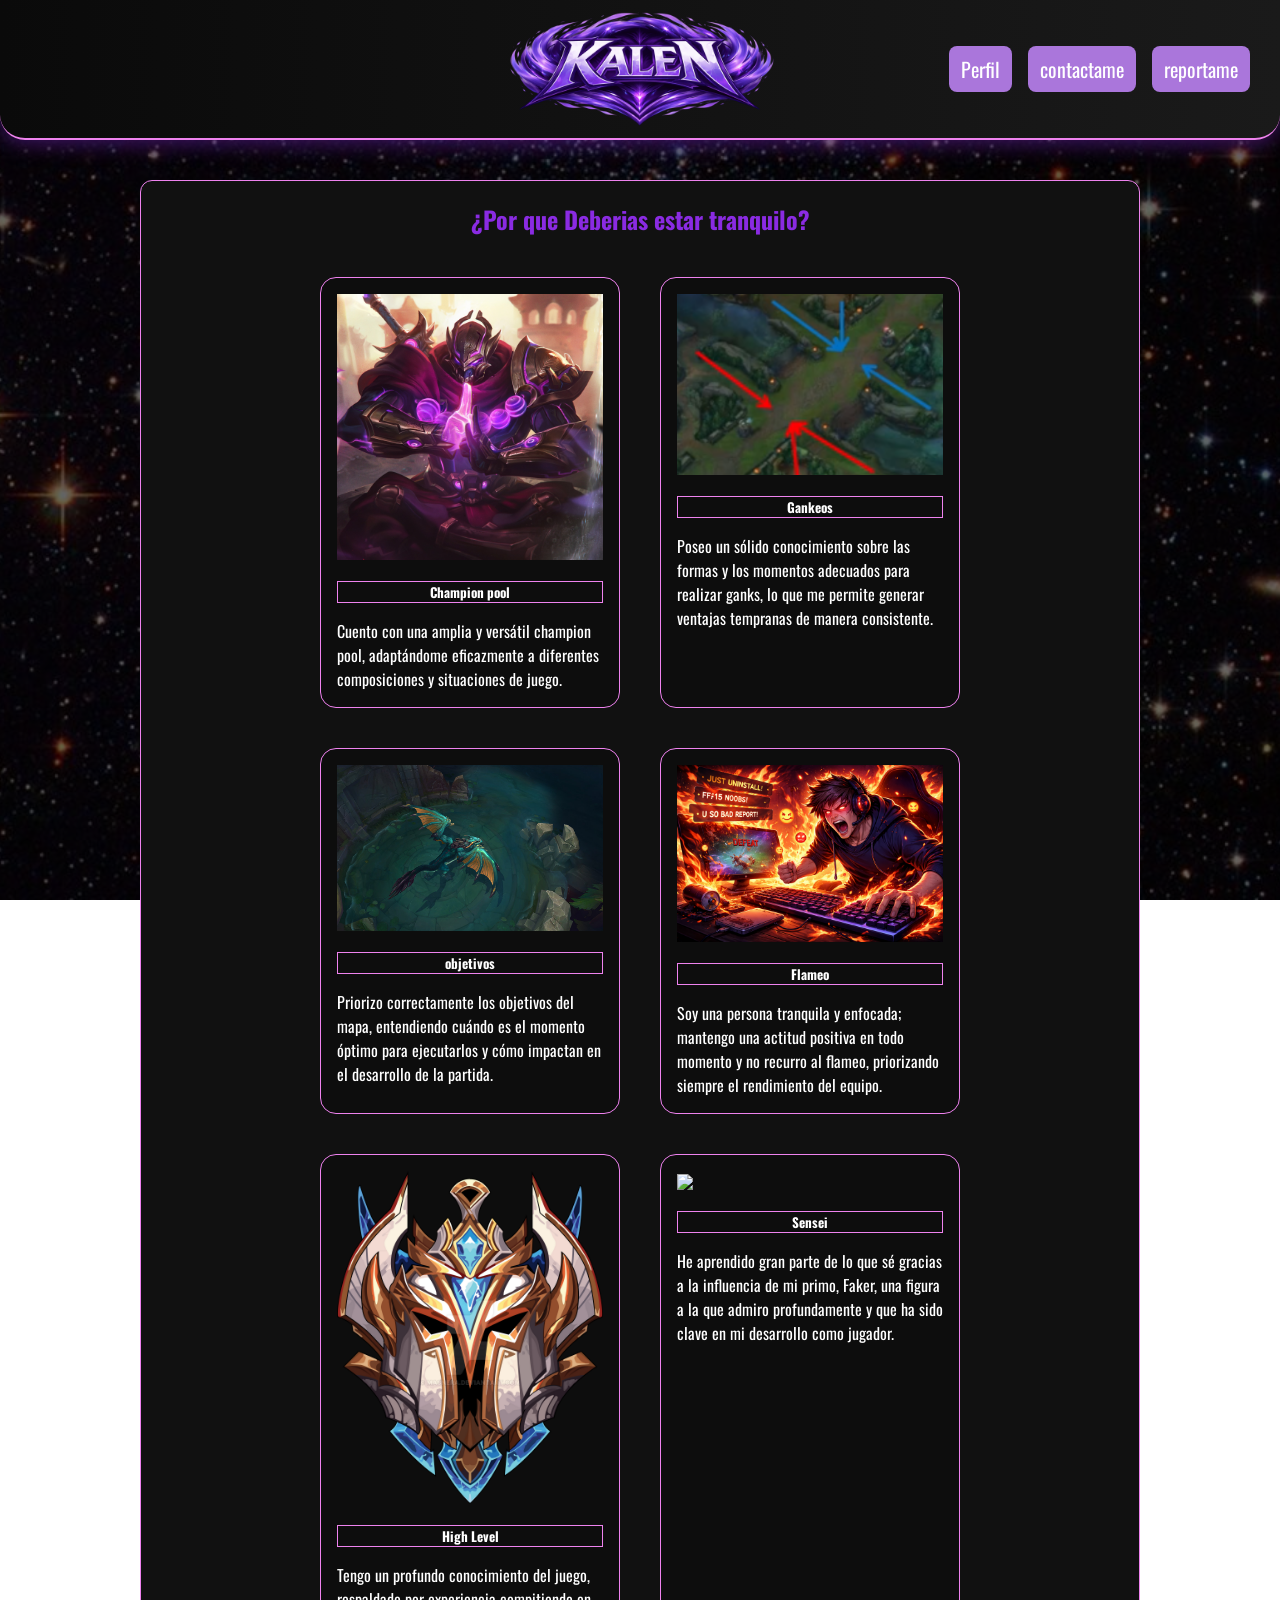
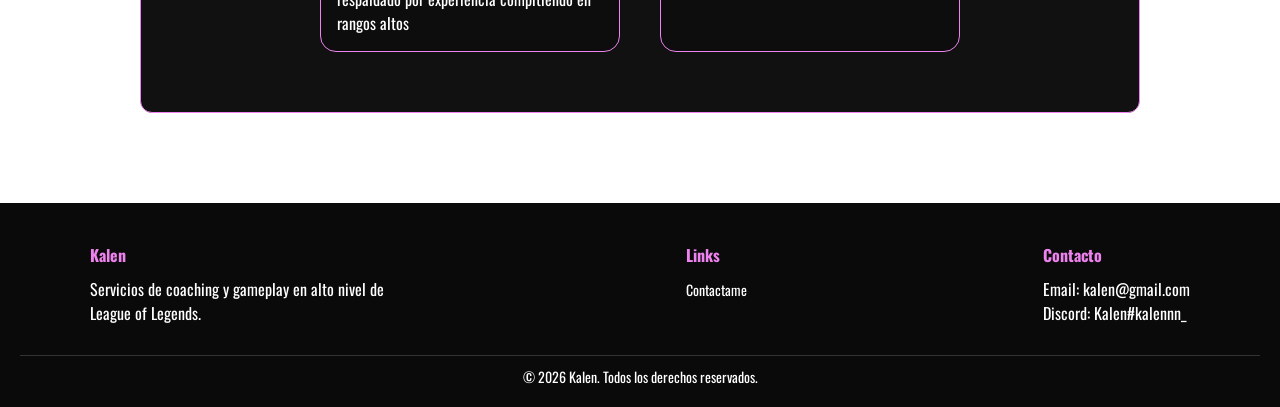
==== index.html @ 6a6e391f "fix nombre index para github pages" ====
<!DOCTYPE html>
<html lang="en">

<head>
    <meta charset="UTF-8">
    <meta name="viewport" content="width=device-width, initial-scale=1.0">
    <link rel="stylesheet" href="./css/style.css">
    <title>Document</title>
</head>

<body>
    <header>
        <nav class="navbar">
            <a href="./Index.html"><img src="./imagenes/logo kalen.png" alt="" class="logokalen"></a>

            <ul>

                <li><a class="navbar-link" href="https://op.gg/lol/summoners/las/MercaEnPala-MeP">Perfil</a></li>
                <li>
                    <a class="navbar-link" href="./contacto.html">contactame</a>
                </li>
                <li><a class="navbar-link"
                        href="https://support-leagueoflegends.riotgames.com/hc/es-419/requests/new">reportame</a></li>


            </ul>


        </nav>





    </header>

    <main>
         <div class="contenedor">
        <section class="tituloinicial">
            <h1> ¿Por que Deberias estar tranquilo? </h1>
        </section>
        <section class=ventajas>
            <div class="card">
              
                <img src="./imagenes/shen.jpg" alt="best champ
            "><h5>Champion pool</h5>
                <p>Cuento con una amplia y versátil champion pool, adaptándome eficazmente a diferentes composiciones y
                    situaciones de juego.

                </p>
                
               
            </div>
            <div class="card">
                
                <img class="imagen" src="./imagenes/geneo.png" alt="facil de hacer">
                <h5>Gankeos</h5>
                <p>Poseo un sólido conocimiento sobre las formas y los momentos adecuados para realizar ganks, lo que me
                    permite generar ventajas tempranas de manera consistente. </p>
                
                

            </div>
            <div class="card">
                
                <img class="imagen" src="./imagenes/dragon.jpg" alt="">
                   <h5>objetivos</h5>
                <p>Priorizo correctamente los objetivos del mapa, entendiendo cuándo es el momento óptimo para
                    ejecutarlos y cómo impactan en el desarrollo de la partida. </p>
             
              

            </div>
            <div class="card">
                
                <img class="imagen" src="./imagenes/flamer.png" alt="">
                <h5>Flameo</h5>
                <p>Soy una persona tranquila y enfocada; mantengo una actitud positiva en todo momento y no recurro al
                    flameo, priorizando siempre el rendimiento del equipo.</p>
                
               

            </div>
            <div class="card">
                
                <img class="imagen" src="./imagenes/chall.png" alt="">
                <h5>High Level</h5>
                <p>Tengo un profundo conocimiento del juego, respaldado por experiencia compitiendo en rangos altos</p>
                
                

            </div>
            <div class="card">
                
                <img class="imagen" src=". /imagenes/faker.jpg" mi primo el que me enseño todo">
                  <h5>Sensei</h5>
                <p>He aprendido gran parte de lo que sé gracias a la influencia de mi primo, Faker, una figura a la que
                    admiro profundamente y que ha sido clave en mi desarrollo como jugador.</p>
              
                

            </div>


        </section>
    </main>



    <footer>


       <div class="footer-contenedor">

        <div class="footer-section">
            <h4>Kalen</h4>
            <p>Servicios de coaching y gameplay en alto nivel de League of Legends.</p>
        </div>

        <div class="footer-section">
            <h4>Links</h4>
            <ul>
              
                <li><a href="https://www.instagram.com/tomikarlen/">Contactame</a></li>
                
            </ul>
        </div>

        <div class="footer-section">
            <h4>Contacto</h4>
            <p>Email: kalen@gmail.com</p>
            <p>Discord: Kalen#kalennn_</p>
        </div>

    </div>

    <div class="footer-bottom">
        <p>© 2026 Kalen. Todos los derechos reservados.</p>
    </div>
    </footer>

</body>

</html>
---- css/style.css ----
@import url('https://fonts.googleapis.com/css2?family=Oswald:wght@200..700&display=swap');

* {
    margin: 0;
    padding: 0;
    box-sizing: border-box;
}

/* FUENTE GLOBAL */
body {
    font-family: "Oswald", sans-serif; /* 🔥 ahora aplica a TODO */
    background-image: url("../imagenes/galaxia.jpg");
    background-size: cover;
    background-position: center;
    background-attachment: fixed;
}

/* overlay oscuro */
body::before {
    content: "";
    position: fixed;
    inset: 0;
    background: rgba(0,0,0,0.6);
    z-index: -1;
}

/* MAIN */
main {
    padding: 40px 0;
}

/* CONTENIDO CENTRADO */
.contenedor {
    max-width: 1000px;
    margin: 0 auto;
    background-color: #111;
    padding: 20px;
    border-radius: 12px;
    border: 1px solid violet;
}

/* TITULOS */
h1 {
    color: blueviolet;
    text-align: center;
    margin-bottom: 20px;
}

/* NAVBAR */
.navbar {
    position: relative;
    display: flex;
    justify-content: flex-end;
    align-items: center;
    

    height: 140px;
    padding: 0 30px;

    /* fondo más pro */
    background: linear-gradient(90deg, #0a0a0a, #1a1a1a);

    /* borde violeta estilo LoL */
    border-bottom: 2px solid violet;

    /* forma más linda */
    border-radius: 0 0 25px 25px;

    /* glow suave */
    box-shadow: 0 5px 20px rgba(138, 43, 226, 0.4);
}

/* LOGO CENTRADO */
.logokalen {
    position: absolute;
    left: 50%;
    top: 50%;
    transform: translate(-50%, -50%);
    width: 300px; /* 🔥 bajé de 300 para que no rompa */
}

/* NAV LINKS */
.navbar ul {
    display: flex;
    align-items: center;
    gap: 16px;
    list-style: none;
}

.navbar-link {
    text-decoration: none;
    color: white;
    font-size: 20px;
    background-color: rgb(170, 118, 219);
    padding: 8px 12px;
    border-radius: 8px;
}

/* FOOTER */
footer {
    background-color: #0a0a0a;
    color: white;
    margin-top: 50px;
    padding: 40px 20px 20px;
}

.footer-contenedor {
    max-width: 1100px;
    margin: 0 auto;
    display: flex;
    justify-content: space-between;
    flex-wrap: wrap;
    gap: 30px;
}

.footer-section {
    max-width: 300px;
}

.footer-section h4 {
    margin-bottom: 10px;
    color: violet;
}

.footer-section ul {
    list-style: none;
}

.footer-section a {
    text-decoration: none;
    color: white;
    font-size: 14px;
}

.footer-section a:hover {
    color: violet;
}

.footer-bottom {
    text-align: center;
    margin-top: 30px;
    border-top: 1px solid #333;
    padding-top: 10px;
    font-size: 14px;
}

/* CARDS */
.ventajas {
    display: flex;
    flex-wrap: wrap;
    justify-content: center;
    gap: 40px;
    margin: 40px 0;
}

.card {
    width: 300px;
    padding: 16px;
    border: 1px solid violet;
    border-radius: 16px;
    background-color: #0d0d0d;
}

.card h4,
.card h5 {
    text-align: center;
}

.card h5 {
    margin: 16px 0;
    color: white;
    border: 1px solid violet;
}

.card p {
    color: white;
}

.card img {
    width: 100%;
}
.contenedor-form {
    max-width: 600px;
    margin: 0 auto;
    background-color: #111;
    padding: 30px;
    border-radius: 12px;
    border: 1px solid violet;
}

/* CAMPOS */
.campo {
    display: flex;
    flex-direction: column;
    margin-bottom: 15px;
}

form label {
    color: white;
    margin-bottom: 5px;
}

/* INPUTS Y TEXTAREA */
form input,
form textarea {
    padding: 10px;
    border-radius: 6px;
    border: 1px solid #555;
    background-color: #0d0d0d;
    color: white;
    font-family: "Oswald", sans-serif;
}

/* BOTÓN */
.btn-enviar {
    background-color: violet;
    color: black;
    padding: 10px;
    border: none;
    border-radius: 8px;
    cursor: pointer;
    font-weight: bold;
}

/* HOVER */
.btn-enviar:hover {
    background-color: rgb(170, 118, 219);
}
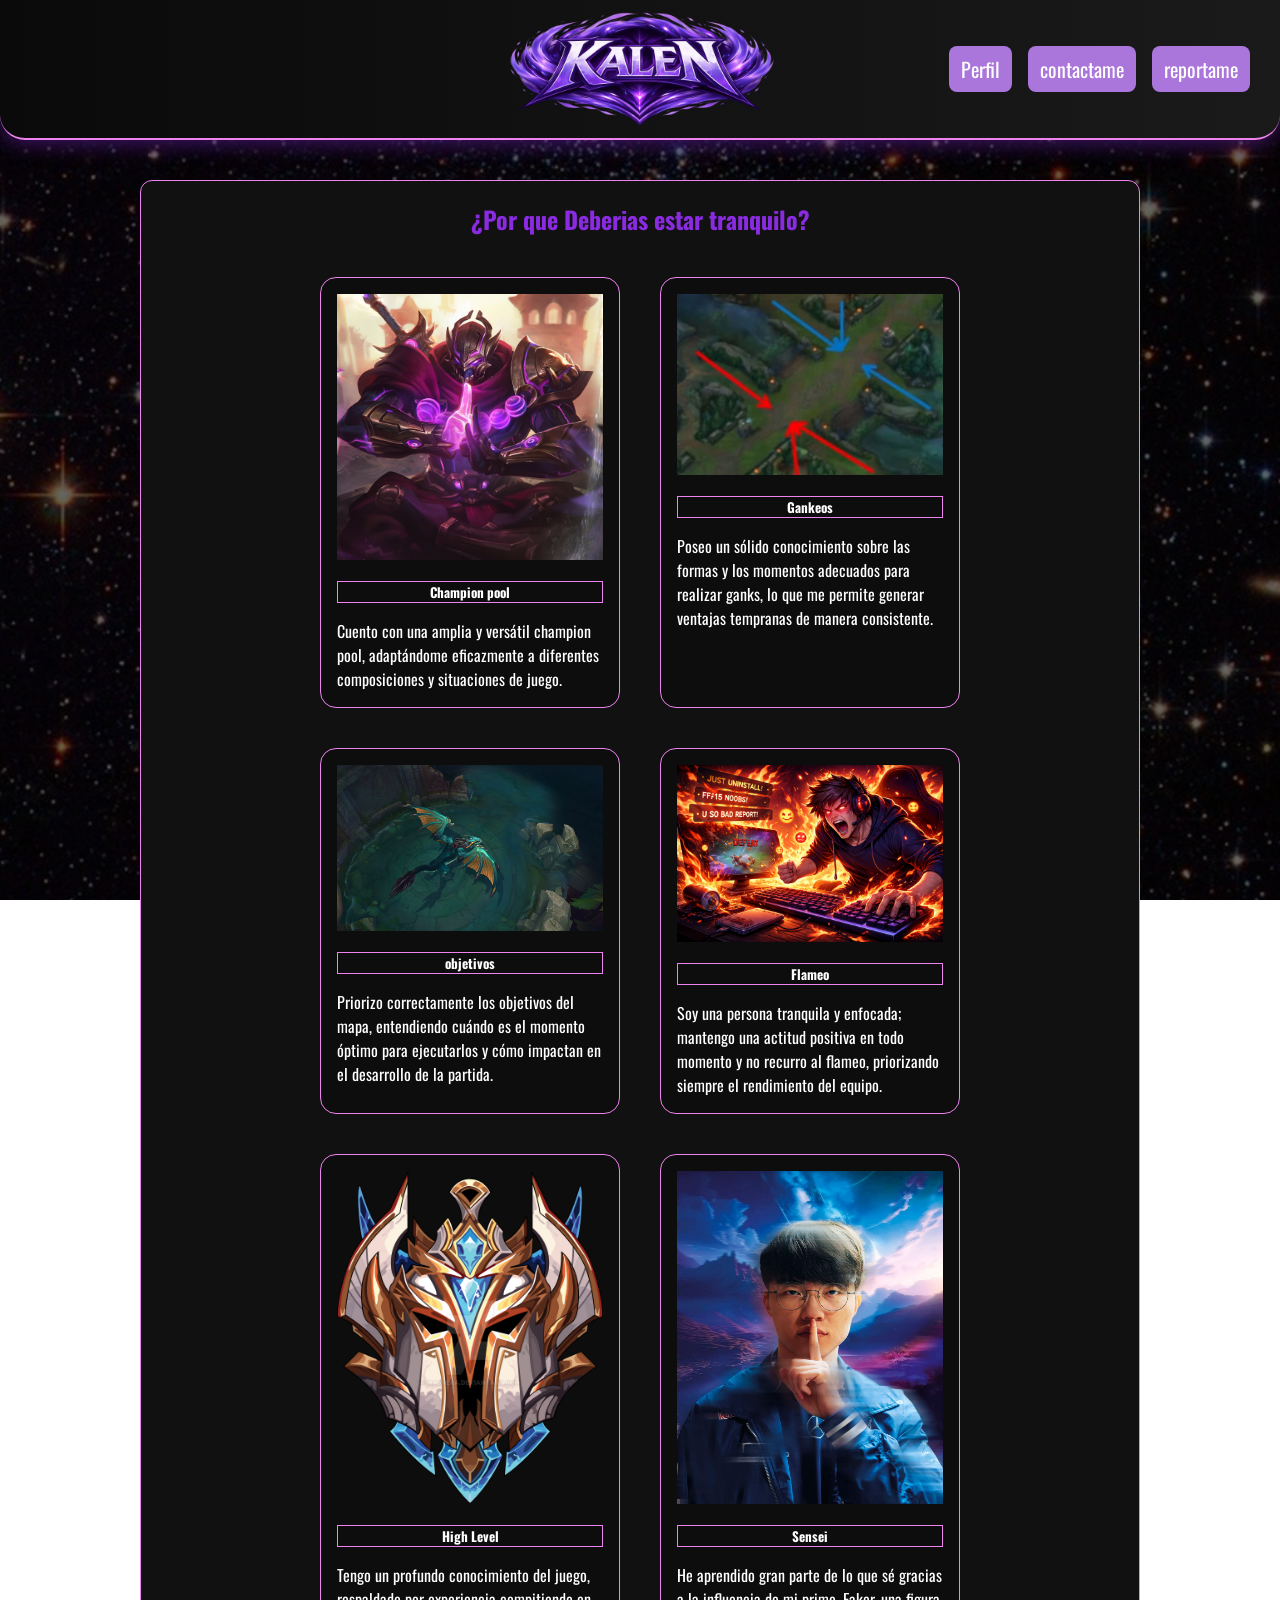
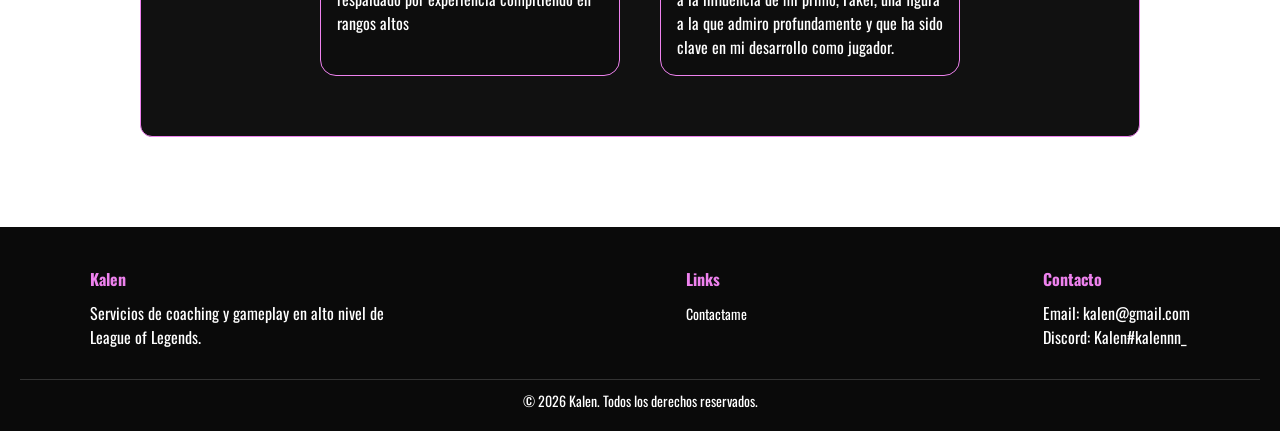
==== commit 7c5c2fdb: "cambios en la web" ====
--- a/index.html
+++ b/index.html
@@ -92,7 +92,7 @@
             </div>
             <div class="card">
                 
-                <img class="imagen" src=". /imagenes/faker.jpg" mi primo el que me enseño todo">
+                <img class="imagen" src="./imagenes/faker.jpg" mi primo el que me enseño todo">
                   <h5>Sensei</h5>
                 <p>He aprendido gran parte de lo que sé gracias a la influencia de mi primo, Faker, una figura a la que
                     admiro profundamente y que ha sido clave en mi desarrollo como jugador.</p>
